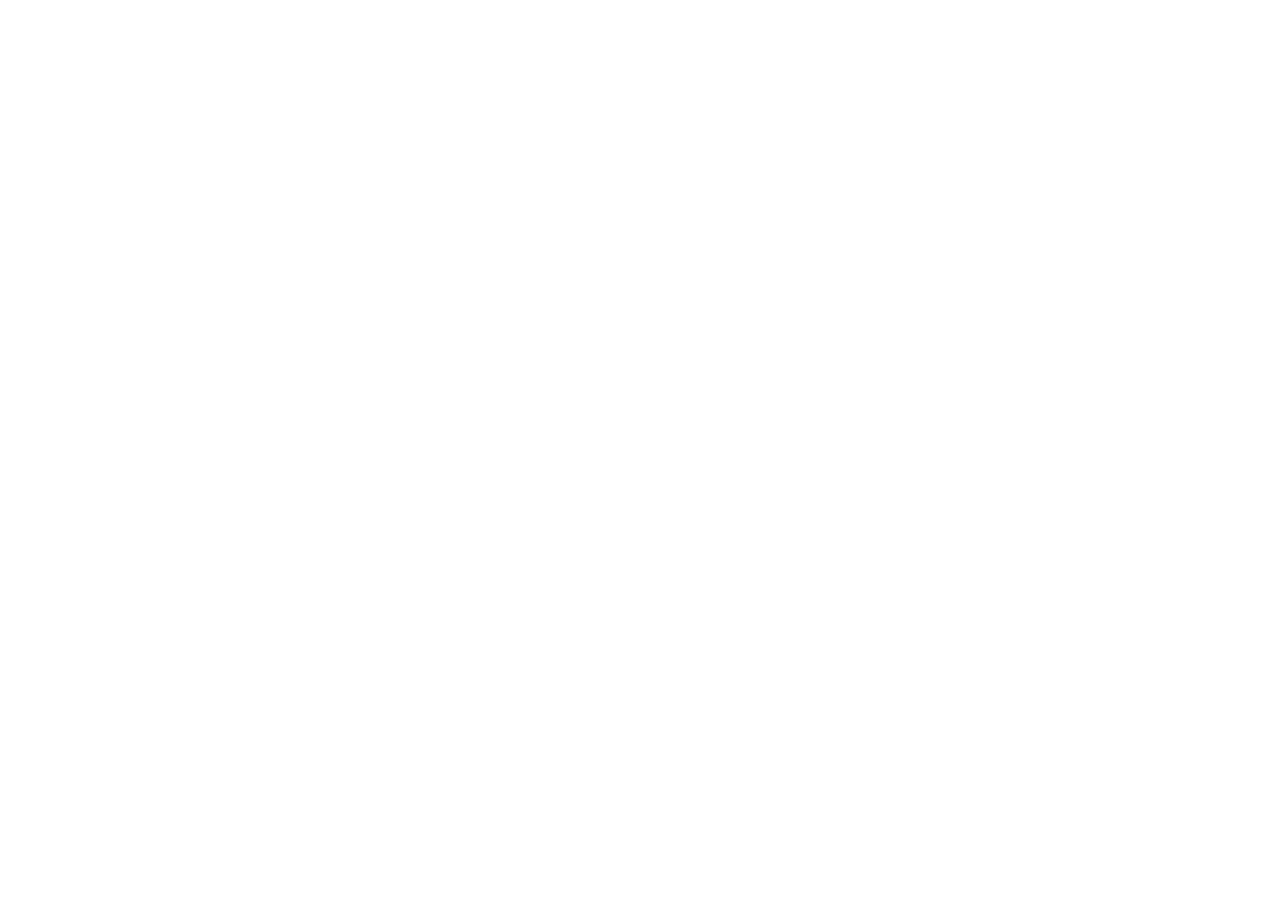
==== index.html @ ad5a4e5b "Use tech stack vite_react_shadcn_ts [skip gpt_engineer]" ====
<!DOCTYPE html>
<html lang="en">
  <head>
    <meta charset="UTF-8" />
    <meta name="viewport" content="width=device-width, initial-scale=1.0" />
    <title>beautify-arzfun</title>
    <meta name="description" content="Lovable Generated Project" />
    <meta name="author" content="Lovable" />
    <meta property="og:image" content="/og-image.png" />
  </head>

  <body>
    <div id="root"></div>
    <!-- IMPORTANT: DO NOT REMOVE THIS SCRIPT TAG OR THIS VERY COMMENT! -->
    <script src="https://cdn.gpteng.co/gptengineer.js" type="module"></script>
    <script type="module" src="/src/main.tsx"></script>
  </body>
</html>
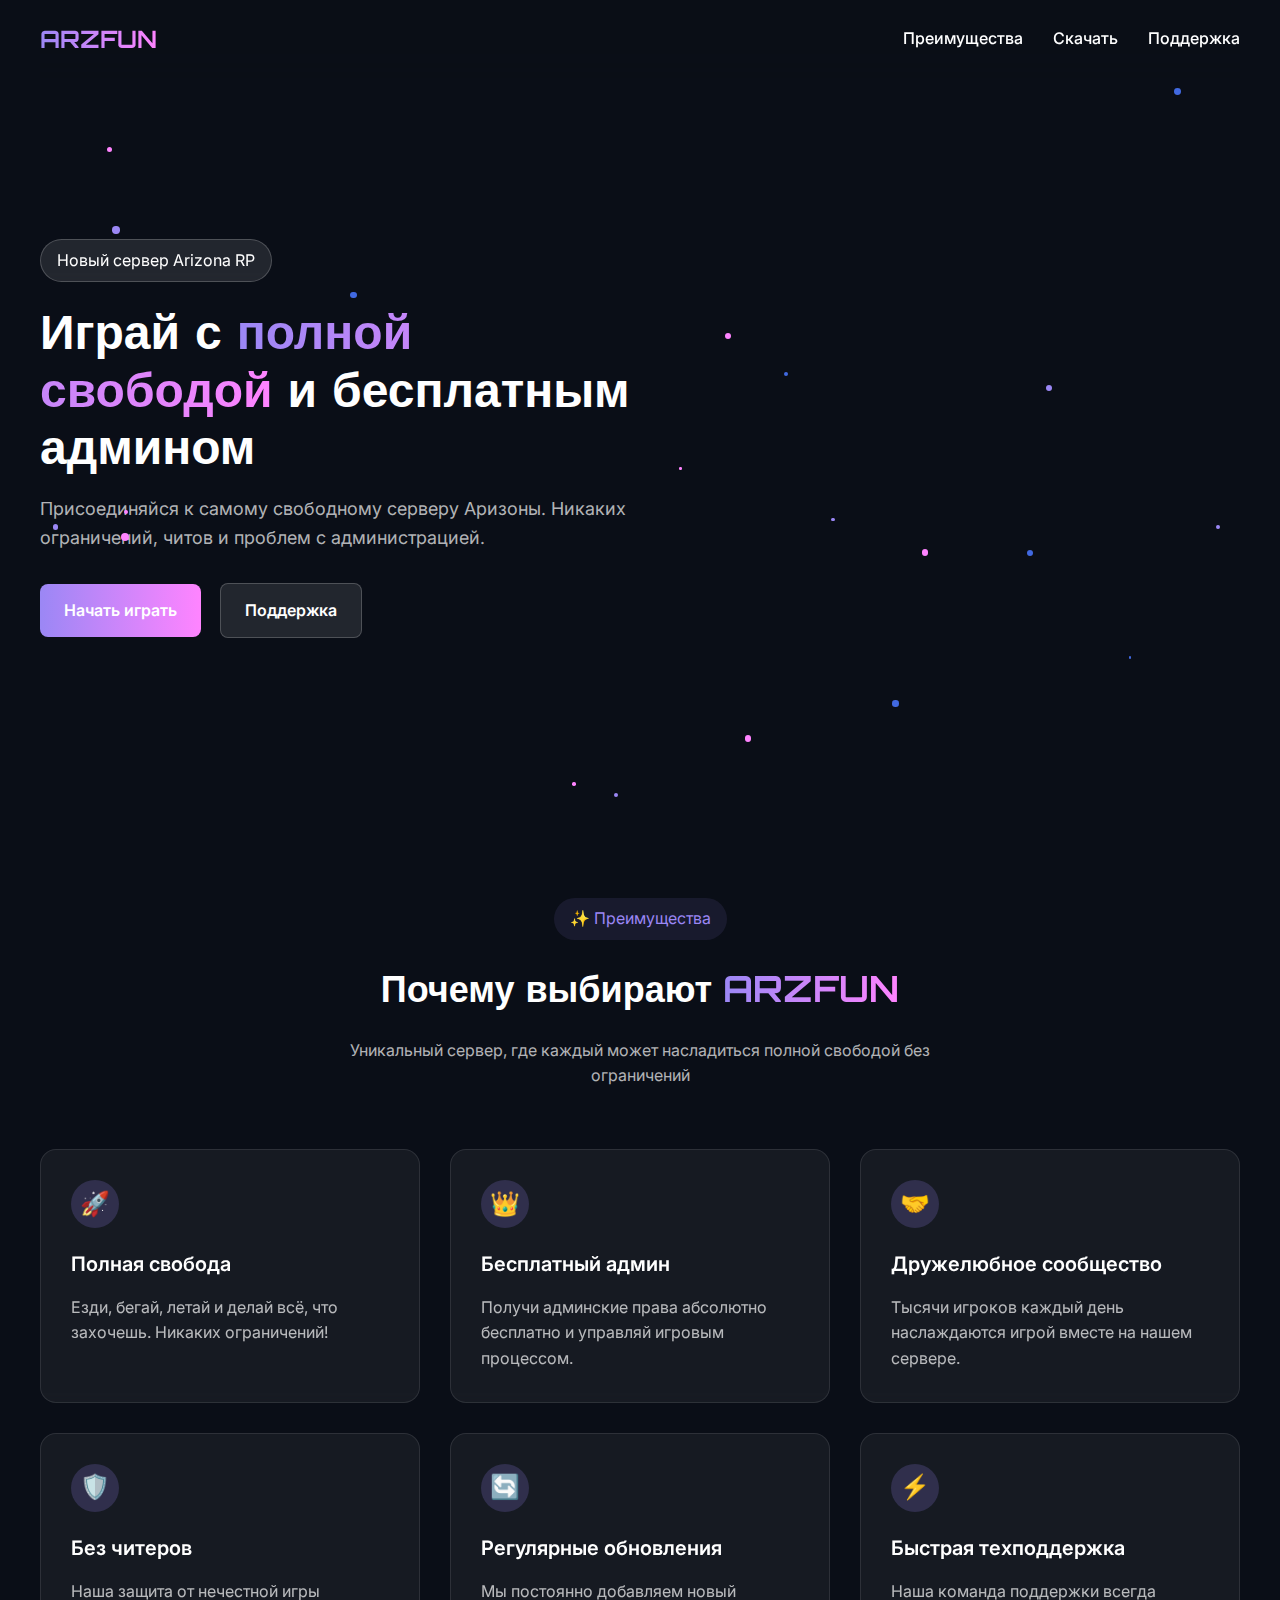
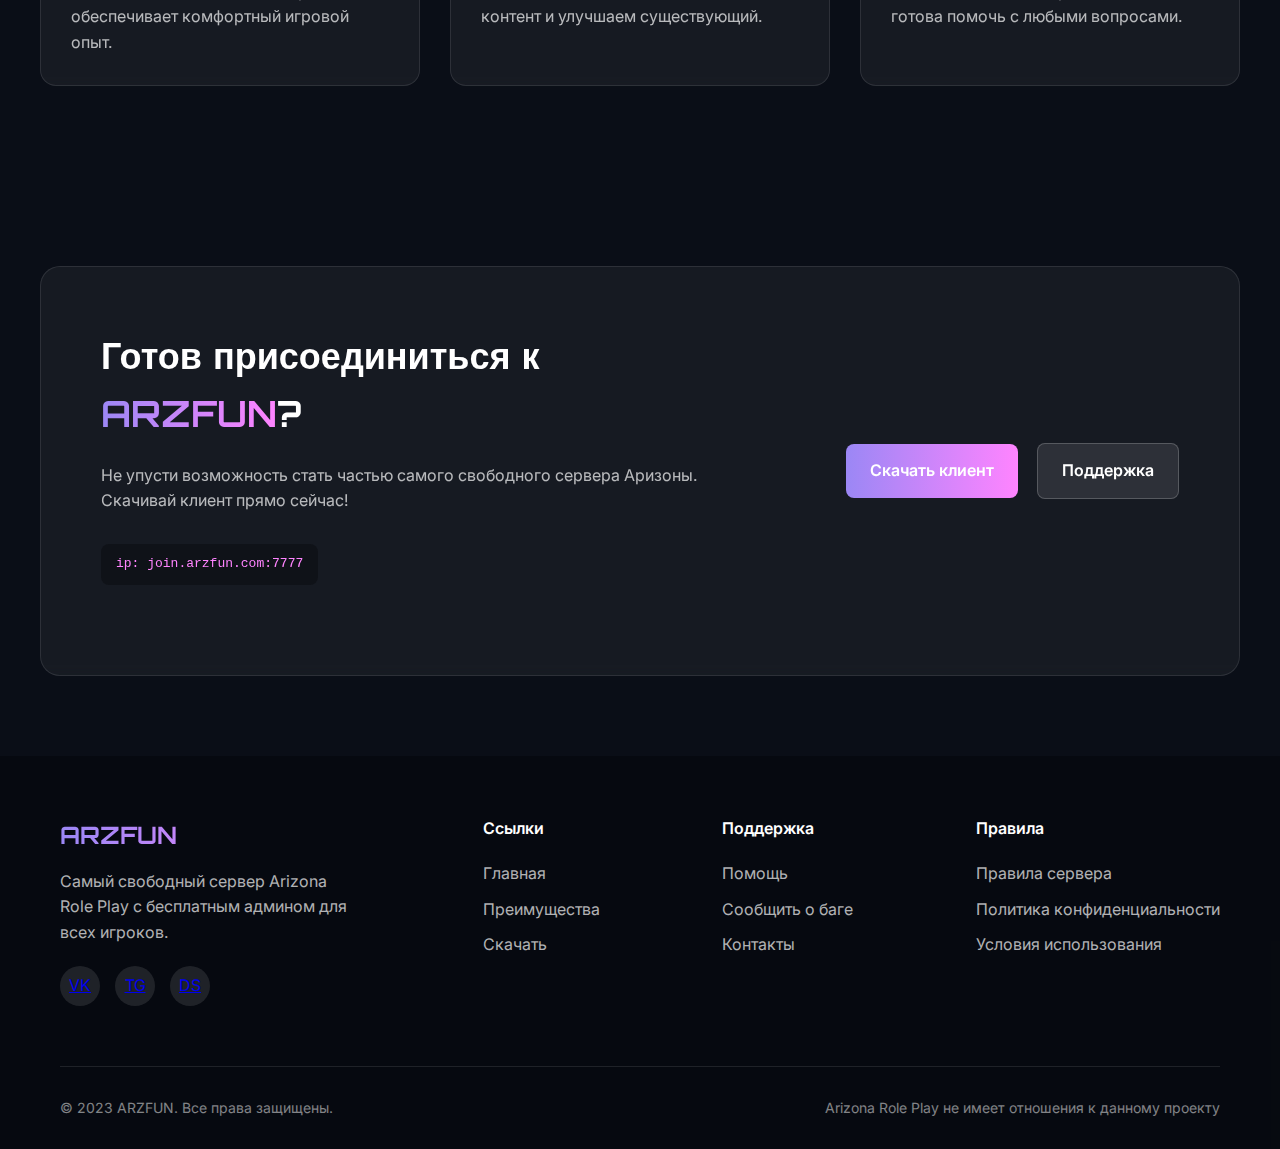
==== commit 931732d0: "Move site to index.html" ====
--- a/index.html
+++ b/index.html
@@ -1,18 +1,621 @@
+
 <!DOCTYPE html>
-<html lang="en">
+<html lang="ru">
   <head>
     <meta charset="UTF-8" />
     <meta name="viewport" content="width=device-width, initial-scale=1.0" />
-    <title>beautify-arzfun</title>
-    <meta name="description" content="Lovable Generated Project" />
-    <meta name="author" content="Lovable" />
+    <title>ARZFUN - FREE ADMIN</title>
+    <meta name="description" content="Сервер Arizona RP с полной свободой действий и бесплатным админом." />
+    <meta name="author" content="ARZFUN" />
     <meta property="og:image" content="/og-image.png" />
+    <link rel="preconnect" href="https://fonts.googleapis.com">
+    <link rel="preconnect" href="https://fonts.gstatic.com" crossorigin>
+    <link href="https://fonts.googleapis.com/css2?family=Inter:wght@300;400;500;600;700&family=Orbitron:wght@400;500;600;700&display=swap" rel="stylesheet">
+    <style>
+      :root {
+        --arz-purple: #9b87f5;
+        --arz-pink: #FF84FF;
+        --arz-blue: #4169E1;
+        --bg-dark: #0a0e17;
+      }
+      
+      * {
+        margin: 0;
+        padding: 0;
+        box-sizing: border-box;
+      }
+      
+      body {
+        font-family: 'Inter', sans-serif;
+        background-color: var(--bg-dark);
+        color: white;
+        line-height: 1.6;
+      }
+      
+      .container {
+        width: 100%;
+        max-width: 1200px;
+        margin: 0 auto;
+        padding: 0 20px;
+      }
+      
+      /* Navbar */
+      .navbar {
+        display: flex;
+        justify-content: space-between;
+        align-items: center;
+        padding: 20px 0;
+        position: sticky;
+        top: 0;
+        backdrop-filter: blur(10px);
+        background-color: rgba(10, 14, 23, 0.7);
+        z-index: 100;
+      }
+      
+      .logo {
+        font-family: 'Orbitron', sans-serif;
+        font-size: 24px;
+        font-weight: 700;
+        background: linear-gradient(90deg, var(--arz-purple), var(--arz-pink));
+        -webkit-background-clip: text;
+        background-clip: text;
+        color: transparent;
+      }
+      
+      .nav-links {
+        display: flex;
+        gap: 30px;
+      }
+      
+      .nav-link {
+        color: white;
+        text-decoration: none;
+        font-weight: 500;
+        transition: color 0.3s;
+      }
+      
+      .nav-link:hover {
+        color: var(--arz-purple);
+      }
+      
+      /* Hero */
+      .hero {
+        min-height: 80vh;
+        display: flex;
+        align-items: center;
+        position: relative;
+        overflow: hidden;
+        padding: 60px 0;
+      }
+      
+      .hero-content {
+        max-width: 600px;
+      }
+      
+      .hero-tag {
+        display: inline-flex;
+        align-items: center;
+        padding: 8px 16px;
+        background-color: rgba(255, 255, 255, 0.1);
+        border-radius: 50px;
+        margin-bottom: 20px;
+        backdrop-filter: blur(4px);
+        border: 1px solid rgba(255, 255, 255, 0.2);
+      }
+      
+      .hero-title {
+        font-family: 'Orbitron', sans-serif;
+        font-size: 48px;
+        font-weight: 700;
+        margin-bottom: 20px;
+        line-height: 1.2;
+      }
+      
+      .text-gradient {
+        background: linear-gradient(90deg, var(--arz-purple), var(--arz-pink));
+        -webkit-background-clip: text;
+        background-clip: text;
+        color: transparent;
+      }
+      
+      .hero-description {
+        font-size: 18px;
+        color: rgba(255, 255, 255, 0.7);
+        margin-bottom: 30px;
+      }
+      
+      .button-primary {
+        display: inline-block;
+        padding: 14px 24px;
+        background: linear-gradient(90deg, var(--arz-purple), var(--arz-pink));
+        color: white;
+        font-weight: 600;
+        text-decoration: none;
+        border-radius: 8px;
+        transition: all 0.3s;
+        border: none;
+        cursor: pointer;
+      }
+      
+      .button-primary:hover {
+        transform: translateY(-3px);
+        box-shadow: 0 10px 20px rgba(155, 135, 245, 0.3);
+      }
+      
+      .button-secondary {
+        display: inline-block;
+        padding: 14px 24px;
+        background: rgba(255, 255, 255, 0.1);
+        color: white;
+        font-weight: 600;
+        text-decoration: none;
+        border-radius: 8px;
+        transition: all 0.3s;
+        border: 1px solid rgba(255, 255, 255, 0.2);
+        margin-left: 15px;
+      }
+      
+      .button-secondary:hover {
+        background: rgba(255, 255, 255, 0.2);
+      }
+      
+      /* Features */
+      .features {
+        padding: 100px 0;
+        position: relative;
+      }
+      
+      .features-heading {
+        text-align: center;
+        margin-bottom: 60px;
+      }
+      
+      .feature-tag {
+        display: inline-flex;
+        align-items: center;
+        padding: 8px 16px;
+        background-color: rgba(155, 135, 245, 0.1);
+        border-radius: 50px;
+        margin-bottom: 20px;
+        color: var(--arz-purple);
+      }
+      
+      .feature-title {
+        font-family: 'Orbitron', sans-serif;
+        font-size: 36px;
+        font-weight: 700;
+        margin-bottom: 20px;
+      }
+      
+      .feature-description {
+        max-width: 600px;
+        margin: 0 auto;
+        color: rgba(255, 255, 255, 0.7);
+      }
+      
+      .features-grid {
+        display: grid;
+        grid-template-columns: repeat(auto-fill, minmax(300px, 1fr));
+        gap: 30px;
+      }
+      
+      .feature-card {
+        background: rgba(255, 255, 255, 0.05);
+        border-radius: 16px;
+        padding: 30px;
+        transition: all 0.3s;
+        backdrop-filter: blur(4px);
+        border: 1px solid rgba(255, 255, 255, 0.1);
+      }
+      
+      .feature-card:hover {
+        transform: translateY(-5px);
+        background: rgba(255, 255, 255, 0.1);
+      }
+      
+      .feature-icon {
+        width: 48px;
+        height: 48px;
+        background: rgba(155, 135, 245, 0.2);
+        border-radius: 50%;
+        display: flex;
+        align-items: center;
+        justify-content: center;
+        font-size: 24px;
+        margin-bottom: 20px;
+      }
+      
+      .feature-card-title {
+        font-size: 20px;
+        font-weight: 600;
+        margin-bottom: 15px;
+      }
+      
+      .feature-card-description {
+        color: rgba(255, 255, 255, 0.7);
+      }
+      
+      /* CTA */
+      .cta {
+        padding: 80px 0;
+        position: relative;
+      }
+      
+      .cta-box {
+        background: rgba(255, 255, 255, 0.05);
+        border-radius: 20px;
+        padding: 60px;
+        backdrop-filter: blur(4px);
+        border: 1px solid rgba(255, 255, 255, 0.1);
+        display: flex;
+        flex-wrap: wrap;
+        justify-content: space-between;
+        align-items: center;
+        gap: 30px;
+      }
+      
+      .cta-content {
+        max-width: 600px;
+      }
+      
+      .cta-title {
+        font-family: 'Orbitron', sans-serif;
+        font-size: 36px;
+        font-weight: 700;
+        margin-bottom: 20px;
+      }
+      
+      .cta-description {
+        color: rgba(255, 255, 255, 0.7);
+        margin-bottom: 30px;
+      }
+      
+      .server-ip {
+        display: inline-block;
+        font-family: monospace;
+        background: rgba(0, 0, 0, 0.3);
+        padding: 10px 15px;
+        border-radius: 8px;
+        color: var(--arz-pink);
+        margin-bottom: 30px;
+      }
+      
+      /* Footer */
+      .footer {
+        padding: 60px 0 30px;
+        background-color: rgba(0, 0, 0, 0.3);
+      }
+      
+      .footer-top {
+        display: flex;
+        flex-wrap: wrap;
+        justify-content: space-between;
+        gap: 40px;
+        margin-bottom: 60px;
+      }
+      
+      .footer-logo {
+        font-family: 'Orbitron', sans-serif;
+        font-size: 24px;
+        font-weight: 700;
+        background: linear-gradient(90deg, var(--arz-purple), var(--arz-pink));
+        -webkit-background-clip: text;
+        background-clip: text;
+        color: transparent;
+        margin-bottom: 15px;
+      }
+      
+      .footer-description {
+        max-width: 300px;
+        color: rgba(255, 255, 255, 0.7);
+        margin-bottom: 20px;
+      }
+      
+      .social-links {
+        display: flex;
+        gap: 15px;
+      }
+      
+      .social-link {
+        width: 40px;
+        height: 40px;
+        background: rgba(255, 255, 255, 0.1);
+        border-radius: 50%;
+        display: flex;
+        align-items: center;
+        justify-content: center;
+        transition: all 0.3s;
+      }
+      
+      .social-link:hover {
+        background: rgba(155, 135, 245, 0.3);
+        transform: translateY(-3px);
+      }
+      
+      .footer-links-title {
+        font-weight: 600;
+        margin-bottom: 20px;
+      }
+      
+      .footer-links {
+        list-style: none;
+      }
+      
+      .footer-link {
+        margin-bottom: 10px;
+      }
+      
+      .footer-link a {
+        color: rgba(255, 255, 255, 0.7);
+        text-decoration: none;
+        transition: color 0.3s;
+      }
+      
+      .footer-link a:hover {
+        color: var(--arz-purple);
+      }
+      
+      .footer-bottom {
+        display: flex;
+        justify-content: space-between;
+        align-items: center;
+        padding-top: 30px;
+        border-top: 1px solid rgba(255, 255, 255, 0.1);
+        color: rgba(255, 255, 255, 0.5);
+        font-size: 14px;
+      }
+      
+      /* Responsive */
+      @media (max-width: 768px) {
+        .navbar {
+          padding: 15px 0;
+        }
+        
+        .nav-links {
+          gap: 15px;
+        }
+        
+        .hero-title {
+          font-size: 36px;
+        }
+        
+        .button-secondary {
+          margin-left: 0;
+          margin-top: 15px;
+        }
+        
+        .cta-box {
+          padding: 30px;
+          text-align: center;
+        }
+        
+        .cta-actions {
+          justify-content: center;
+        }
+        
+        .footer-top {
+          flex-direction: column;
+          gap: 30px;
+        }
+        
+        .footer-bottom {
+          flex-direction: column;
+          gap: 15px;
+          text-align: center;
+        }
+      }
+      
+      /* Particles Effect */
+      .particles {
+        position: absolute;
+        top: 0;
+        left: 0;
+        width: 100%;
+        height: 100%;
+        pointer-events: none;
+      }
+      
+      .particle {
+        position: absolute;
+        border-radius: 50%;
+        animation: float 5s infinite ease-in-out;
+      }
+      
+      @keyframes float {
+        0%, 100% {
+          transform: translateY(0) translateX(0);
+        }
+        50% {
+          transform: translateY(-20px) translateX(10px);
+        }
+      }
+    </style>
   </head>
-
   <body>
-    <div id="root"></div>
-    <!-- IMPORTANT: DO NOT REMOVE THIS SCRIPT TAG OR THIS VERY COMMENT! -->
-    <script src="https://cdn.gpteng.co/gptengineer.js" type="module"></script>
-    <script type="module" src="/src/main.tsx"></script>
+    <header class="navbar container">
+      <div class="logo">ARZFUN</div>
+      <nav class="nav-links">
+        <a href="#features" class="nav-link">Преимущества</a>
+        <a href="#download" class="nav-link">Скачать</a>
+        <a href="#support" class="nav-link">Поддержка</a>
+      </nav>
+    </header>
+    
+    <section class="hero container">
+      <div class="particles">
+        <!-- Particles generated by JS -->
+      </div>
+      <div class="hero-content">
+        <div class="hero-tag">Новый сервер Arizona RP</div>
+        <h1 class="hero-title">Играй с <span class="text-gradient">полной свободой</span> и бесплатным админом</h1>
+        <p class="hero-description">Присоединяйся к самому свободному серверу Аризоны. Никаких ограничений, читов и проблем с администрацией.</p>
+        <div class="hero-actions">
+          <a href="#download" class="button-primary">Начать играть</a>
+          <a href="#support" class="button-secondary">Поддержка</a>
+        </div>
+      </div>
+    </section>
+    
+    <section id="features" class="features container">
+      <div class="features-heading">
+        <div class="feature-tag">✨ Преимущества</div>
+        <h2 class="feature-title">Почему выбирают <span class="text-gradient">ARZFUN</span></h2>
+        <p class="feature-description">Уникальный сервер, где каждый может насладиться полной свободой без ограничений</p>
+      </div>
+      
+      <div class="features-grid">
+        <div class="feature-card">
+          <div class="feature-icon">🚀</div>
+          <h3 class="feature-card-title">Полная свобода</h3>
+          <p class="feature-card-description">Езди, бегай, летай и делай всё, что захочешь. Никаких ограничений!</p>
+        </div>
+        
+        <div class="feature-card">
+          <div class="feature-icon">👑</div>
+          <h3 class="feature-card-title">Бесплатный админ</h3>
+          <p class="feature-card-description">Получи админские права абсолютно бесплатно и управляй игровым процессом.</p>
+        </div>
+        
+        <div class="feature-card">
+          <div class="feature-icon">🤝</div>
+          <h3 class="feature-card-title">Дружелюбное сообщество</h3>
+          <p class="feature-card-description">Тысячи игроков каждый день наслаждаются игрой вместе на нашем сервере.</p>
+        </div>
+        
+        <div class="feature-card">
+          <div class="feature-icon">🛡️</div>
+          <h3 class="feature-card-title">Без читеров</h3>
+          <p class="feature-card-description">Наша защита от нечестной игры обеспечивает комфортный игровой опыт.</p>
+        </div>
+        
+        <div class="feature-card">
+          <div class="feature-icon">🔄</div>
+          <h3 class="feature-card-title">Регулярные обновления</h3>
+          <p class="feature-card-description">Мы постоянно добавляем новый контент и улучшаем существующий.</p>
+        </div>
+        
+        <div class="feature-card">
+          <div class="feature-icon">⚡</div>
+          <h3 class="feature-card-title">Быстрая техподдержка</h3>
+          <p class="feature-card-description">Наша команда поддержки всегда готова помочь с любыми вопросами.</p>
+        </div>
+      </div>
+    </section>
+    
+    <section id="download" class="cta container">
+      <div class="cta-box">
+        <div class="cta-content">
+          <h2 class="cta-title">Готов присоединиться к <span class="text-gradient">ARZFUN</span>?</h2>
+          <p class="cta-description">Не упусти возможность стать частью самого свободного сервера Аризоны. Скачивай клиент прямо сейчас!</p>
+          <div class="server-ip">ip: join.arzfun.com:7777</div>
+        </div>
+        <div class="cta-actions">
+          <a href="#download" class="button-primary">Скачать клиент</a>
+          <a href="#support" class="button-secondary">Поддержка</a>
+        </div>
+      </div>
+    </section>
+    
+    <footer id="support" class="footer">
+      <div class="container">
+        <div class="footer-top">
+          <div class="footer-info">
+            <div class="footer-logo">ARZFUN</div>
+            <p class="footer-description">Самый свободный сервер Arizona Role Play с бесплатным админом для всех игроков.</p>
+            <div class="social-links">
+              <a href="#" class="social-link">VK</a>
+              <a href="#" class="social-link">TG</a>
+              <a href="#" class="social-link">DS</a>
+            </div>
+          </div>
+          
+          <div class="footer-links-group">
+            <h4 class="footer-links-title">Ссылки</h4>
+            <ul class="footer-links">
+              <li class="footer-link"><a href="#">Главная</a></li>
+              <li class="footer-link"><a href="#features">Преимущества</a></li>
+              <li class="footer-link"><a href="#download">Скачать</a></li>
+            </ul>
+          </div>
+          
+          <div class="footer-links-group">
+            <h4 class="footer-links-title">Поддержка</h4>
+            <ul class="footer-links">
+              <li class="footer-link"><a href="#">Помощь</a></li>
+              <li class="footer-link"><a href="#">Сообщить о баге</a></li>
+              <li class="footer-link"><a href="#">Контакты</a></li>
+            </ul>
+          </div>
+          
+          <div class="footer-links-group">
+            <h4 class="footer-links-title">Правила</h4>
+            <ul class="footer-links">
+              <li class="footer-link"><a href="#">Правила сервера</a></li>
+              <li class="footer-link"><a href="#">Политика конфиденциальности</a></li>
+              <li class="footer-link"><a href="#">Условия использования</a></li>
+            </ul>
+          </div>
+        </div>
+        
+        <div class="footer-bottom">
+          <div>© 2023 ARZFUN. Все права защищены.</div>
+          <div>Arizona Role Play не имеет отношения к данному проекту</div>
+        </div>
+      </div>
+    </footer>
+    
+    <script>
+      // Generate particles
+      function createParticles() {
+        const particlesContainer = document.querySelector('.particles');
+        const particleCount = 20;
+        
+        for (let i = 0; i < particleCount; i++) {
+          const particle = document.createElement('div');
+          particle.classList.add('particle');
+          
+          // Random size
+          const size = Math.random() * 6 + 2;
+          particle.style.width = `${size}px`;
+          particle.style.height = `${size}px`;
+          
+          // Random position
+          particle.style.top = `${Math.random() * 100}%`;
+          particle.style.left = `${Math.random() * 100}%`;
+          
+          // Random color
+          const colors = ['#9b87f5', '#FF84FF', '#4169E1'];
+          particle.style.backgroundColor = colors[Math.floor(Math.random() * colors.length)];
+          
+          // Random animation delay and duration
+          particle.style.animationDelay = `${Math.random() * 5}s`;
+          particle.style.animationDuration = `${Math.random() * 10 + 5}s`;
+          
+          particlesContainer.appendChild(particle);
+        }
+      }
+      
+      // Init
+      document.addEventListener('DOMContentLoaded', () => {
+        createParticles();
+        
+        // Smooth scroll for anchor links
+        document.querySelectorAll('a[href^="#"]').forEach(anchor => {
+          anchor.addEventListener('click', function (e) {
+            e.preventDefault();
+            
+            const targetId = this.getAttribute('href');
+            if (!targetId || targetId === '#') return;
+            
+            const targetElement = document.querySelector(targetId);
+            if (targetElement) {
+              targetElement.scrollIntoView({
+                behavior: 'smooth'
+              });
+            }
+          });
+        });
+      });
+    </script>
   </body>
 </html>
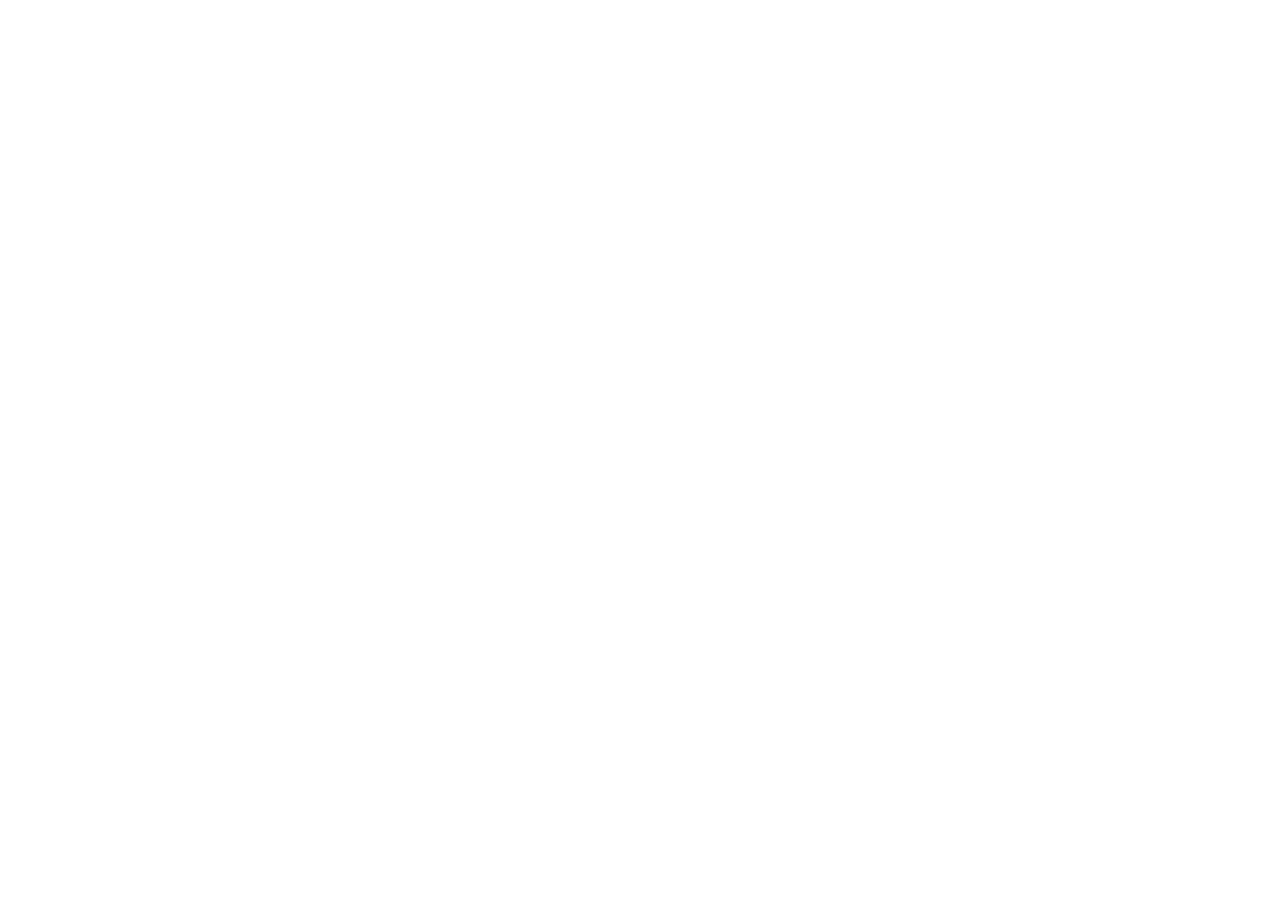
==== commit 9db3112b: "Reverted to edit cca75b9a-f87c-41a2-8e8c-858aca2689dd: "Improve website aesthetics" ====
--- a/index.html
+++ b/index.html
@@ -11,611 +11,12 @@
     <link rel="preconnect" href="https://fonts.googleapis.com">
     <link rel="preconnect" href="https://fonts.gstatic.com" crossorigin>
     <link href="https://fonts.googleapis.com/css2?family=Inter:wght@300;400;500;600;700&family=Orbitron:wght@400;500;600;700&display=swap" rel="stylesheet">
-    <style>
-      :root {
-        --arz-purple: #9b87f5;
-        --arz-pink: #FF84FF;
-        --arz-blue: #4169E1;
-        --bg-dark: #0a0e17;
-      }
-      
-      * {
-        margin: 0;
-        padding: 0;
-        box-sizing: border-box;
-      }
-      
-      body {
-        font-family: 'Inter', sans-serif;
-        background-color: var(--bg-dark);
-        color: white;
-        line-height: 1.6;
-      }
-      
-      .container {
-        width: 100%;
-        max-width: 1200px;
-        margin: 0 auto;
-        padding: 0 20px;
-      }
-      
-      /* Navbar */
-      .navbar {
-        display: flex;
-        justify-content: space-between;
-        align-items: center;
-        padding: 20px 0;
-        position: sticky;
-        top: 0;
-        backdrop-filter: blur(10px);
-        background-color: rgba(10, 14, 23, 0.7);
-        z-index: 100;
-      }
-      
-      .logo {
-        font-family: 'Orbitron', sans-serif;
-        font-size: 24px;
-        font-weight: 700;
-        background: linear-gradient(90deg, var(--arz-purple), var(--arz-pink));
-        -webkit-background-clip: text;
-        background-clip: text;
-        color: transparent;
-      }
-      
-      .nav-links {
-        display: flex;
-        gap: 30px;
-      }
-      
-      .nav-link {
-        color: white;
-        text-decoration: none;
-        font-weight: 500;
-        transition: color 0.3s;
-      }
-      
-      .nav-link:hover {
-        color: var(--arz-purple);
-      }
-      
-      /* Hero */
-      .hero {
-        min-height: 80vh;
-        display: flex;
-        align-items: center;
-        position: relative;
-        overflow: hidden;
-        padding: 60px 0;
-      }
-      
-      .hero-content {
-        max-width: 600px;
-      }
-      
-      .hero-tag {
-        display: inline-flex;
-        align-items: center;
-        padding: 8px 16px;
-        background-color: rgba(255, 255, 255, 0.1);
-        border-radius: 50px;
-        margin-bottom: 20px;
-        backdrop-filter: blur(4px);
-        border: 1px solid rgba(255, 255, 255, 0.2);
-      }
-      
-      .hero-title {
-        font-family: 'Orbitron', sans-serif;
-        font-size: 48px;
-        font-weight: 700;
-        margin-bottom: 20px;
-        line-height: 1.2;
-      }
-      
-      .text-gradient {
-        background: linear-gradient(90deg, var(--arz-purple), var(--arz-pink));
-        -webkit-background-clip: text;
-        background-clip: text;
-        color: transparent;
-      }
-      
-      .hero-description {
-        font-size: 18px;
-        color: rgba(255, 255, 255, 0.7);
-        margin-bottom: 30px;
-      }
-      
-      .button-primary {
-        display: inline-block;
-        padding: 14px 24px;
-        background: linear-gradient(90deg, var(--arz-purple), var(--arz-pink));
-        color: white;
-        font-weight: 600;
-        text-decoration: none;
-        border-radius: 8px;
-        transition: all 0.3s;
-        border: none;
-        cursor: pointer;
-      }
-      
-      .button-primary:hover {
-        transform: translateY(-3px);
-        box-shadow: 0 10px 20px rgba(155, 135, 245, 0.3);
-      }
-      
-      .button-secondary {
-        display: inline-block;
-        padding: 14px 24px;
-        background: rgba(255, 255, 255, 0.1);
-        color: white;
-        font-weight: 600;
-        text-decoration: none;
-        border-radius: 8px;
-        transition: all 0.3s;
-        border: 1px solid rgba(255, 255, 255, 0.2);
-        margin-left: 15px;
-      }
-      
-      .button-secondary:hover {
-        background: rgba(255, 255, 255, 0.2);
-      }
-      
-      /* Features */
-      .features {
-        padding: 100px 0;
-        position: relative;
-      }
-      
-      .features-heading {
-        text-align: center;
-        margin-bottom: 60px;
-      }
-      
-      .feature-tag {
-        display: inline-flex;
-        align-items: center;
-        padding: 8px 16px;
-        background-color: rgba(155, 135, 245, 0.1);
-        border-radius: 50px;
-        margin-bottom: 20px;
-        color: var(--arz-purple);
-      }
-      
-      .feature-title {
-        font-family: 'Orbitron', sans-serif;
-        font-size: 36px;
-        font-weight: 700;
-        margin-bottom: 20px;
-      }
-      
-      .feature-description {
-        max-width: 600px;
-        margin: 0 auto;
-        color: rgba(255, 255, 255, 0.7);
-      }
-      
-      .features-grid {
-        display: grid;
-        grid-template-columns: repeat(auto-fill, minmax(300px, 1fr));
-        gap: 30px;
-      }
-      
-      .feature-card {
-        background: rgba(255, 255, 255, 0.05);
-        border-radius: 16px;
-        padding: 30px;
-        transition: all 0.3s;
-        backdrop-filter: blur(4px);
-        border: 1px solid rgba(255, 255, 255, 0.1);
-      }
-      
-      .feature-card:hover {
-        transform: translateY(-5px);
-        background: rgba(255, 255, 255, 0.1);
-      }
-      
-      .feature-icon {
-        width: 48px;
-        height: 48px;
-        background: rgba(155, 135, 245, 0.2);
-        border-radius: 50%;
-        display: flex;
-        align-items: center;
-        justify-content: center;
-        font-size: 24px;
-        margin-bottom: 20px;
-      }
-      
-      .feature-card-title {
-        font-size: 20px;
-        font-weight: 600;
-        margin-bottom: 15px;
-      }
-      
-      .feature-card-description {
-        color: rgba(255, 255, 255, 0.7);
-      }
-      
-      /* CTA */
-      .cta {
-        padding: 80px 0;
-        position: relative;
-      }
-      
-      .cta-box {
-        background: rgba(255, 255, 255, 0.05);
-        border-radius: 20px;
-        padding: 60px;
-        backdrop-filter: blur(4px);
-        border: 1px solid rgba(255, 255, 255, 0.1);
-        display: flex;
-        flex-wrap: wrap;
-        justify-content: space-between;
-        align-items: center;
-        gap: 30px;
-      }
-      
-      .cta-content {
-        max-width: 600px;
-      }
-      
-      .cta-title {
-        font-family: 'Orbitron', sans-serif;
-        font-size: 36px;
-        font-weight: 700;
-        margin-bottom: 20px;
-      }
-      
-      .cta-description {
-        color: rgba(255, 255, 255, 0.7);
-        margin-bottom: 30px;
-      }
-      
-      .server-ip {
-        display: inline-block;
-        font-family: monospace;
-        background: rgba(0, 0, 0, 0.3);
-        padding: 10px 15px;
-        border-radius: 8px;
-        color: var(--arz-pink);
-        margin-bottom: 30px;
-      }
-      
-      /* Footer */
-      .footer {
-        padding: 60px 0 30px;
-        background-color: rgba(0, 0, 0, 0.3);
-      }
-      
-      .footer-top {
-        display: flex;
-        flex-wrap: wrap;
-        justify-content: space-between;
-        gap: 40px;
-        margin-bottom: 60px;
-      }
-      
-      .footer-logo {
-        font-family: 'Orbitron', sans-serif;
-        font-size: 24px;
-        font-weight: 700;
-        background: linear-gradient(90deg, var(--arz-purple), var(--arz-pink));
-        -webkit-background-clip: text;
-        background-clip: text;
-        color: transparent;
-        margin-bottom: 15px;
-      }
-      
-      .footer-description {
-        max-width: 300px;
-        color: rgba(255, 255, 255, 0.7);
-        margin-bottom: 20px;
-      }
-      
-      .social-links {
-        display: flex;
-        gap: 15px;
-      }
-      
-      .social-link {
-        width: 40px;
-        height: 40px;
-        background: rgba(255, 255, 255, 0.1);
-        border-radius: 50%;
-        display: flex;
-        align-items: center;
-        justify-content: center;
-        transition: all 0.3s;
-      }
-      
-      .social-link:hover {
-        background: rgba(155, 135, 245, 0.3);
-        transform: translateY(-3px);
-      }
-      
-      .footer-links-title {
-        font-weight: 600;
-        margin-bottom: 20px;
-      }
-      
-      .footer-links {
-        list-style: none;
-      }
-      
-      .footer-link {
-        margin-bottom: 10px;
-      }
-      
-      .footer-link a {
-        color: rgba(255, 255, 255, 0.7);
-        text-decoration: none;
-        transition: color 0.3s;
-      }
-      
-      .footer-link a:hover {
-        color: var(--arz-purple);
-      }
-      
-      .footer-bottom {
-        display: flex;
-        justify-content: space-between;
-        align-items: center;
-        padding-top: 30px;
-        border-top: 1px solid rgba(255, 255, 255, 0.1);
-        color: rgba(255, 255, 255, 0.5);
-        font-size: 14px;
-      }
-      
-      /* Responsive */
-      @media (max-width: 768px) {
-        .navbar {
-          padding: 15px 0;
-        }
-        
-        .nav-links {
-          gap: 15px;
-        }
-        
-        .hero-title {
-          font-size: 36px;
-        }
-        
-        .button-secondary {
-          margin-left: 0;
-          margin-top: 15px;
-        }
-        
-        .cta-box {
-          padding: 30px;
-          text-align: center;
-        }
-        
-        .cta-actions {
-          justify-content: center;
-        }
-        
-        .footer-top {
-          flex-direction: column;
-          gap: 30px;
-        }
-        
-        .footer-bottom {
-          flex-direction: column;
-          gap: 15px;
-          text-align: center;
-        }
-      }
-      
-      /* Particles Effect */
-      .particles {
-        position: absolute;
-        top: 0;
-        left: 0;
-        width: 100%;
-        height: 100%;
-        pointer-events: none;
-      }
-      
-      .particle {
-        position: absolute;
-        border-radius: 50%;
-        animation: float 5s infinite ease-in-out;
-      }
-      
-      @keyframes float {
-        0%, 100% {
-          transform: translateY(0) translateX(0);
-        }
-        50% {
-          transform: translateY(-20px) translateX(10px);
-        }
-      }
-    </style>
   </head>
+
   <body>
-    <header class="navbar container">
-      <div class="logo">ARZFUN</div>
-      <nav class="nav-links">
-        <a href="#features" class="nav-link">Преимущества</a>
-        <a href="#download" class="nav-link">Скачать</a>
-        <a href="#support" class="nav-link">Поддержка</a>
-      </nav>
-    </header>
-    
-    <section class="hero container">
-      <div class="particles">
-        <!-- Particles generated by JS -->
-      </div>
-      <div class="hero-content">
-        <div class="hero-tag">Новый сервер Arizona RP</div>
-        <h1 class="hero-title">Играй с <span class="text-gradient">полной свободой</span> и бесплатным админом</h1>
-        <p class="hero-description">Присоединяйся к самому свободному серверу Аризоны. Никаких ограничений, читов и проблем с администрацией.</p>
-        <div class="hero-actions">
-          <a href="#download" class="button-primary">Начать играть</a>
-          <a href="#support" class="button-secondary">Поддержка</a>
-        </div>
-      </div>
-    </section>
-    
-    <section id="features" class="features container">
-      <div class="features-heading">
-        <div class="feature-tag">✨ Преимущества</div>
-        <h2 class="feature-title">Почему выбирают <span class="text-gradient">ARZFUN</span></h2>
-        <p class="feature-description">Уникальный сервер, где каждый может насладиться полной свободой без ограничений</p>
-      </div>
-      
-      <div class="features-grid">
-        <div class="feature-card">
-          <div class="feature-icon">🚀</div>
-          <h3 class="feature-card-title">Полная свобода</h3>
-          <p class="feature-card-description">Езди, бегай, летай и делай всё, что захочешь. Никаких ограничений!</p>
-        </div>
-        
-        <div class="feature-card">
-          <div class="feature-icon">👑</div>
-          <h3 class="feature-card-title">Бесплатный админ</h3>
-          <p class="feature-card-description">Получи админские права абсолютно бесплатно и управляй игровым процессом.</p>
-        </div>
-        
-        <div class="feature-card">
-          <div class="feature-icon">🤝</div>
-          <h3 class="feature-card-title">Дружелюбное сообщество</h3>
-          <p class="feature-card-description">Тысячи игроков каждый день наслаждаются игрой вместе на нашем сервере.</p>
-        </div>
-        
-        <div class="feature-card">
-          <div class="feature-icon">🛡️</div>
-          <h3 class="feature-card-title">Без читеров</h3>
-          <p class="feature-card-description">Наша защита от нечестной игры обеспечивает комфортный игровой опыт.</p>
-        </div>
-        
-        <div class="feature-card">
-          <div class="feature-icon">🔄</div>
-          <h3 class="feature-card-title">Регулярные обновления</h3>
-          <p class="feature-card-description">Мы постоянно добавляем новый контент и улучшаем существующий.</p>
-        </div>
-        
-        <div class="feature-card">
-          <div class="feature-icon">⚡</div>
-          <h3 class="feature-card-title">Быстрая техподдержка</h3>
-          <p class="feature-card-description">Наша команда поддержки всегда готова помочь с любыми вопросами.</p>
-        </div>
-      </div>
-    </section>
-    
-    <section id="download" class="cta container">
-      <div class="cta-box">
-        <div class="cta-content">
-          <h2 class="cta-title">Готов присоединиться к <span class="text-gradient">ARZFUN</span>?</h2>
-          <p class="cta-description">Не упусти возможность стать частью самого свободного сервера Аризоны. Скачивай клиент прямо сейчас!</p>
-          <div class="server-ip">ip: join.arzfun.com:7777</div>
-        </div>
-        <div class="cta-actions">
-          <a href="#download" class="button-primary">Скачать клиент</a>
-          <a href="#support" class="button-secondary">Поддержка</a>
-        </div>
-      </div>
-    </section>
-    
-    <footer id="support" class="footer">
-      <div class="container">
-        <div class="footer-top">
-          <div class="footer-info">
-            <div class="footer-logo">ARZFUN</div>
-            <p class="footer-description">Самый свободный сервер Arizona Role Play с бесплатным админом для всех игроков.</p>
-            <div class="social-links">
-              <a href="#" class="social-link">VK</a>
-              <a href="#" class="social-link">TG</a>
-              <a href="#" class="social-link">DS</a>
-            </div>
-          </div>
-          
-          <div class="footer-links-group">
-            <h4 class="footer-links-title">Ссылки</h4>
-            <ul class="footer-links">
-              <li class="footer-link"><a href="#">Главная</a></li>
-              <li class="footer-link"><a href="#features">Преимущества</a></li>
-              <li class="footer-link"><a href="#download">Скачать</a></li>
-            </ul>
-          </div>
-          
-          <div class="footer-links-group">
-            <h4 class="footer-links-title">Поддержка</h4>
-            <ul class="footer-links">
-              <li class="footer-link"><a href="#">Помощь</a></li>
-              <li class="footer-link"><a href="#">Сообщить о баге</a></li>
-              <li class="footer-link"><a href="#">Контакты</a></li>
-            </ul>
-          </div>
-          
-          <div class="footer-links-group">
-            <h4 class="footer-links-title">Правила</h4>
-            <ul class="footer-links">
-              <li class="footer-link"><a href="#">Правила сервера</a></li>
-              <li class="footer-link"><a href="#">Политика конфиденциальности</a></li>
-              <li class="footer-link"><a href="#">Условия использования</a></li>
-            </ul>
-          </div>
-        </div>
-        
-        <div class="footer-bottom">
-          <div>© 2023 ARZFUN. Все права защищены.</div>
-          <div>Arizona Role Play не имеет отношения к данному проекту</div>
-        </div>
-      </div>
-    </footer>
-    
-    <script>
-      // Generate particles
-      function createParticles() {
-        const particlesContainer = document.querySelector('.particles');
-        const particleCount = 20;
-        
-        for (let i = 0; i < particleCount; i++) {
-          const particle = document.createElement('div');
-          particle.classList.add('particle');
-          
-          // Random size
-          const size = Math.random() * 6 + 2;
-          particle.style.width = `${size}px`;
-          particle.style.height = `${size}px`;
-          
-          // Random position
-          particle.style.top = `${Math.random() * 100}%`;
-          particle.style.left = `${Math.random() * 100}%`;
-          
-          // Random color
-          const colors = ['#9b87f5', '#FF84FF', '#4169E1'];
-          particle.style.backgroundColor = colors[Math.floor(Math.random() * colors.length)];
-          
-          // Random animation delay and duration
-          particle.style.animationDelay = `${Math.random() * 5}s`;
-          particle.style.animationDuration = `${Math.random() * 10 + 5}s`;
-          
-          particlesContainer.appendChild(particle);
-        }
-      }
-      
-      // Init
-      document.addEventListener('DOMContentLoaded', () => {
-        createParticles();
-        
-        // Smooth scroll for anchor links
-        document.querySelectorAll('a[href^="#"]').forEach(anchor => {
-          anchor.addEventListener('click', function (e) {
-            e.preventDefault();
-            
-            const targetId = this.getAttribute('href');
-            if (!targetId || targetId === '#') return;
-            
-            const targetElement = document.querySelector(targetId);
-            if (targetElement) {
-              targetElement.scrollIntoView({
-                behavior: 'smooth'
-              });
-            }
-          });
-        });
-      });
-    </script>
+    <div id="root"></div>
+    <!-- IMPORTANT: DO NOT REMOVE THIS SCRIPT TAG OR THIS VERY COMMENT! -->
+    <script src="https://cdn.gpteng.co/gptengineer.js" type="module"></script>
+    <script type="module" src="/src/main.tsx"></script>
   </body>
 </html>
